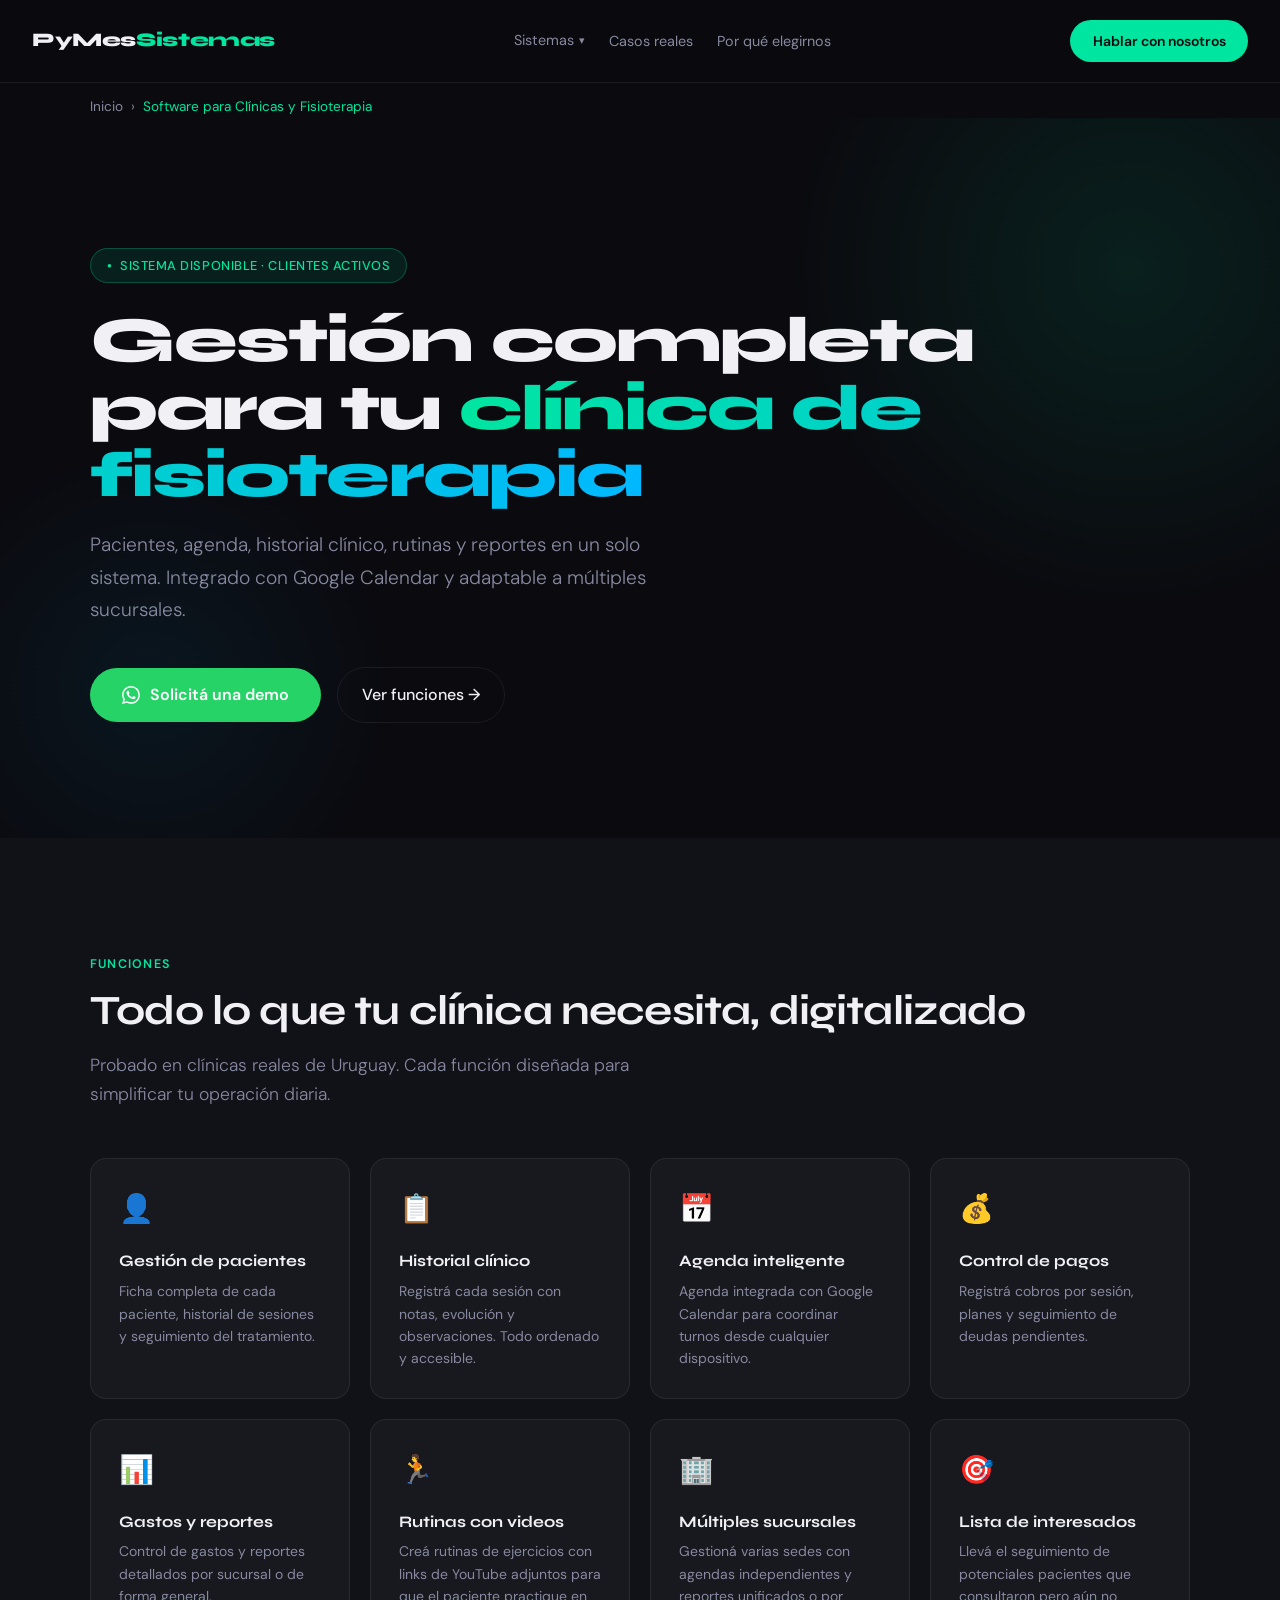
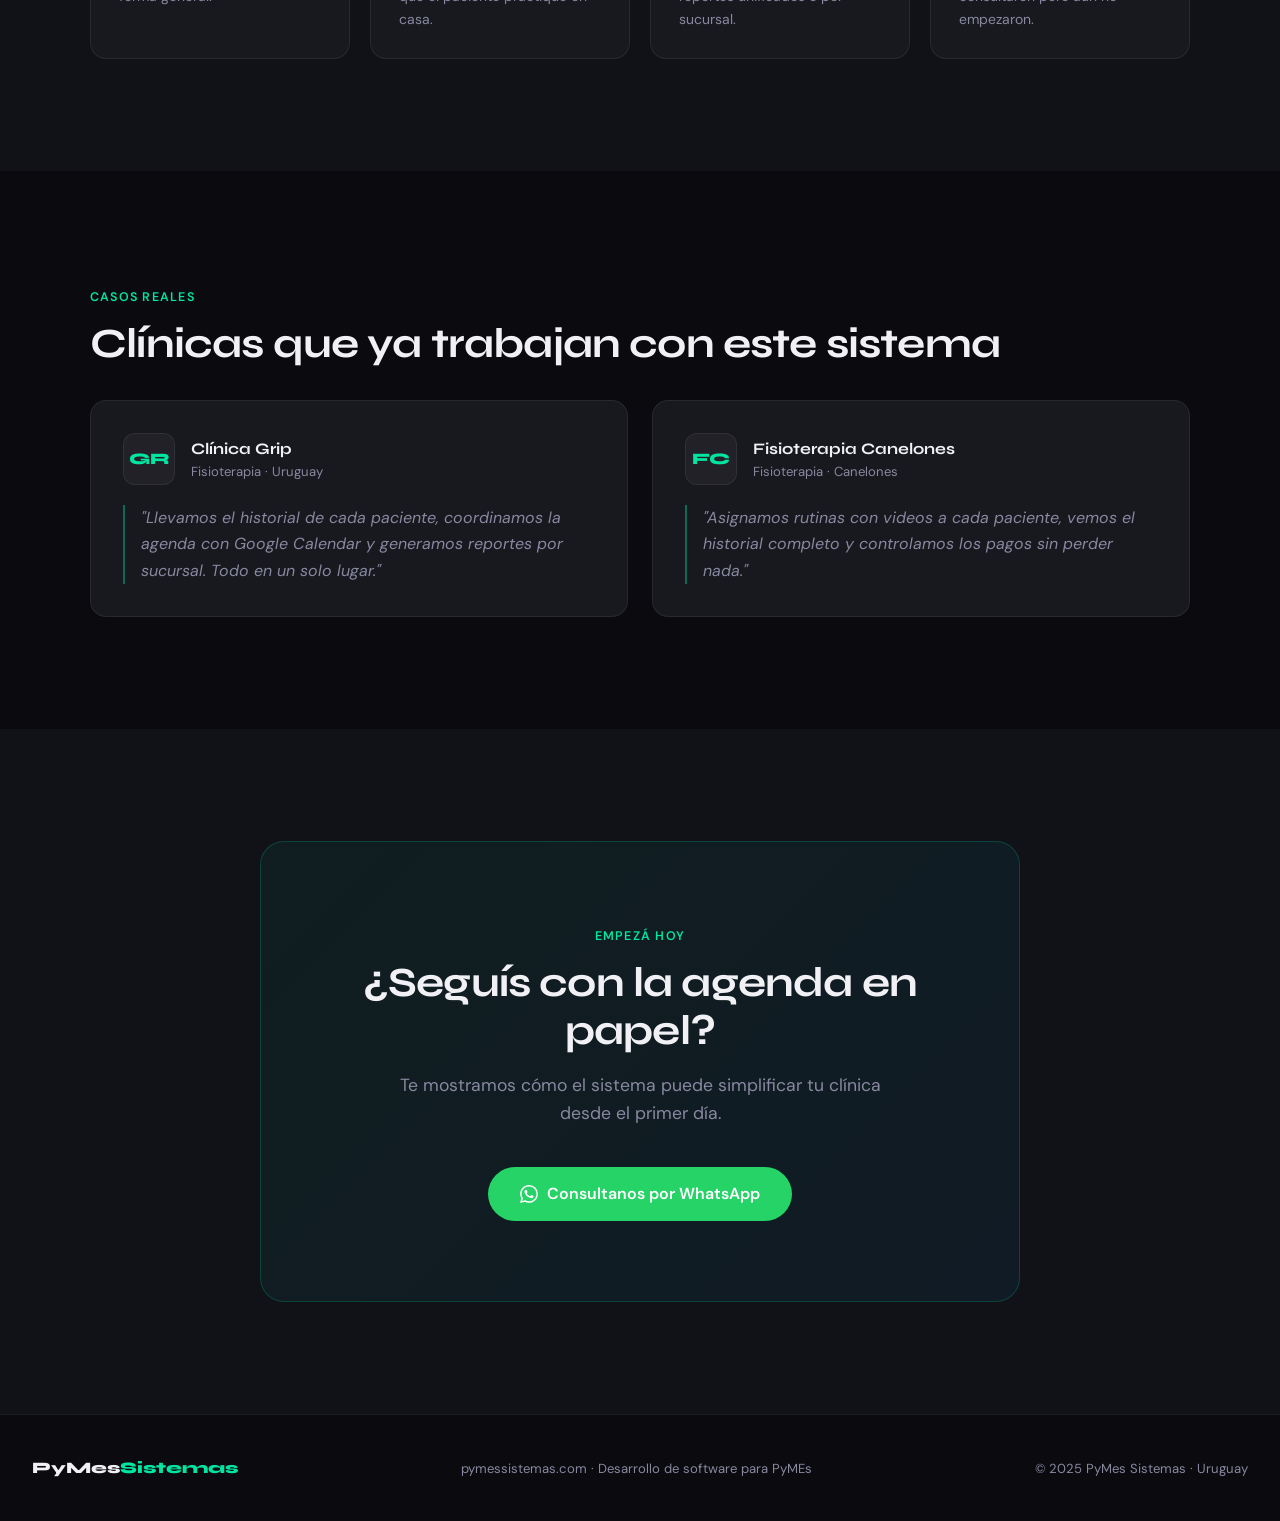
==== clinicas.html @ 7dff871b "Add files via upload" ====
<!DOCTYPE html>
<html lang="es">
<head>
<meta charset="UTF-8">
<meta name="viewport" content="width=device-width, initial-scale=1.0">
<title>Software para Clínicas y Fisioterapia en Uruguay | PyMes Sistemas</title>
<meta name="description" content="Sistema de gestión para clínicas de fisioterapia en Uruguay. Pacientes, agenda, historial clínico, pagos y reportes. Integrado con Google Calendar.">
<link rel="preconnect" href="https://fonts.googleapis.com"><link rel="preconnect" href="https://fonts.gstatic.com" crossorigin><link href="https://fonts.googleapis.com/css2?family=Syne:wght@400;600;700;800&family=DM+Sans:ital,opsz,wght@0,9..40,300;0,9..40,400;0,9..40,500;1,9..40,300&display=swap" rel="stylesheet">

<style>
  *, *::before, *::after { box-sizing: border-box; margin: 0; padding: 0; }
  :root {
    --bg: #0a0a0f; --bg2: #111118; --bg3: #18181f;
    --accent: #00e5a0; --accent2: #00b8ff;
    --text: #f0f0f5; --muted: #8888a0;
    --border: rgba(255,255,255,0.07);
    --card-bg: rgba(255,255,255,0.04);
    --radius: 16px;
    --font-head: 'Syne', sans-serif;
    --font-body: 'DM Sans', sans-serif;
  }
  html { scroll-behavior: smooth; }
  body { background: var(--bg); color: var(--text); font-family: var(--font-body); font-size: 16px; line-height: 1.6; overflow-x: hidden; }

  /* NAV */
  nav { position: fixed; top: 0; left: 0; right: 0; z-index: 100; display: flex; align-items: center; justify-content: space-between; padding: 1.25rem 2rem; background: rgba(10,10,15,0.92); backdrop-filter: blur(12px); border-bottom: 1px solid var(--border); }
  .nav-logo { font-family: var(--font-head); font-weight: 800; font-size: 1.2rem; letter-spacing: -0.02em; color: var(--text); text-decoration: none; }
  .nav-logo span { color: var(--accent); }
  .nav-links { display: flex; gap: 1.5rem; list-style: none; align-items: center; }
  .nav-links a { color: var(--muted); text-decoration: none; font-size: 0.9rem; transition: color 0.2s; }
  .nav-links a:hover { color: var(--text); }
  .nav-dropdown { position: relative; }
  .nav-dropdown > a { display: flex; align-items: center; gap: 0.3rem; cursor: pointer; }
  .nav-dropdown > a::after { content: '▾'; font-size: 0.7rem; }
  .dropdown-menu { display: none; position: absolute; top: calc(100% + 1rem); left: 0; background: var(--bg3); border: 1px solid var(--border); border-radius: 12px; min-width: 240px; overflow: hidden; box-shadow: 0 20px 40px rgba(0,0,0,0.4); }
  .nav-dropdown:hover .dropdown-menu { display: block; }
  .dropdown-menu a { display: block; padding: 0.75rem 1.25rem; color: var(--muted); font-size: 0.875rem; text-decoration: none; transition: background 0.15s, color 0.15s; border-bottom: 1px solid var(--border); }
  .dropdown-menu a:last-child { border-bottom: none; }
  .dropdown-menu a:hover { background: var(--card-bg); color: var(--text); }
  .dropdown-menu .dropdown-tag { font-size: 0.7rem; color: var(--accent); font-weight: 600; text-transform: uppercase; letter-spacing: 0.05em; margin-left: 0.5rem; }
  .nav-cta { background: var(--accent); color: #0a0a0f; font-family: var(--font-body); font-weight: 600; font-size: 0.875rem; padding: 0.6rem 1.4rem; border-radius: 100px; text-decoration: none; transition: opacity 0.2s, transform 0.2s; white-space: nowrap; }
  .nav-cta:hover { opacity: 0.88; transform: translateY(-1px); }
  .hamburger { display: none; background: none; border: none; cursor: pointer; padding: 4px; }
  .hamburger span { display: block; width: 22px; height: 2px; background: var(--text); border-radius: 2px; margin: 5px 0; transition: all 0.3s; }

  /* SECTIONS */
  section { padding: 7rem 2rem; }
  .container { max-width: 1100px; margin: 0 auto; }
  .section-tag { display: inline-block; color: var(--accent); font-size: 0.78rem; font-weight: 600; letter-spacing: 0.1em; text-transform: uppercase; margin-bottom: 0.75rem; }
  h1 { font-family: var(--font-head); font-weight: 800; font-size: clamp(2.4rem, 5vw, 4rem); line-height: 1.05; letter-spacing: -0.03em; margin-bottom: 1.25rem; }
  h1 em { font-style: normal; background: linear-gradient(90deg, var(--accent), var(--accent2)); -webkit-background-clip: text; -webkit-text-fill-color: transparent; background-clip: text; }
  h2 { font-family: var(--font-head); font-weight: 700; font-size: clamp(1.8rem, 3.5vw, 2.6rem); letter-spacing: -0.02em; line-height: 1.15; margin-bottom: 1rem; }
  .section-sub { color: var(--muted); font-size: 1.1rem; max-width: 580px; line-height: 1.7; font-weight: 300; margin-bottom: 0; }

  /* HERO */
  .hero { min-height: 100vh; display: flex; align-items: center; padding-top: 8rem; position: relative; overflow: hidden; }
  .hero-glow { position: absolute; width: 700px; height: 700px; border-radius: 50%; background: radial-gradient(circle, rgba(0,229,160,0.1) 0%, transparent 70%); top: -200px; right: -200px; pointer-events: none; }
  .hero-glow2 { position: absolute; width: 500px; height: 500px; border-radius: 50%; background: radial-gradient(circle, rgba(0,184,255,0.07) 0%, transparent 70%); bottom: -100px; left: -100px; pointer-events: none; }
  .hero-tag { display: inline-flex; align-items: center; gap: 0.5rem; background: rgba(0,229,160,0.1); border: 1px solid rgba(0,229,160,0.25); color: var(--accent); font-size: 0.8rem; font-weight: 500; padding: 0.4rem 1rem; border-radius: 100px; margin-bottom: 1.5rem; letter-spacing: 0.04em; text-transform: uppercase; }
  .hero-tag::before { content: '●'; font-size: 0.5rem; }
  .hero-sub { font-size: 1.2rem; color: var(--muted); max-width: 580px; margin-bottom: 2.5rem; font-weight: 300; line-height: 1.7; }
  .btn-primary { display: inline-flex; align-items: center; gap: 0.5rem; background: var(--accent); color: #0a0a0f; font-family: var(--font-body); font-weight: 600; font-size: 1rem; padding: 0.9rem 2rem; border-radius: 100px; text-decoration: none; transition: opacity 0.2s, transform 0.2s; }
  .btn-primary:hover { opacity: 0.88; transform: translateY(-2px); }
  .btn-secondary { display: inline-flex; align-items: center; gap: 0.5rem; color: var(--text); font-weight: 500; font-size: 1rem; text-decoration: none; padding: 0.9rem 1.5rem; border-radius: 100px; border: 1px solid var(--border); transition: border-color 0.2s, background 0.2s; }
  .btn-secondary:hover { border-color: rgba(255,255,255,0.2); background: var(--card-bg); }
  .hero-actions { display: flex; gap: 1rem; flex-wrap: wrap; align-items: center; }

  /* FEATURES GRID */
  .features-grid { display: grid; grid-template-columns: repeat(auto-fit, minmax(220px, 1fr)); gap: 1.25rem; margin-top: 3rem; }
  .feature-card { background: var(--bg3); border: 1px solid var(--border); border-radius: var(--radius); padding: 1.75rem; transition: border-color 0.3s; }
  .feature-card:hover { border-color: rgba(0,229,160,0.3); }
  .feature-icon { font-size: 1.75rem; margin-bottom: 1rem; }
  .feature-card h3 { font-family: var(--font-head); font-size: 1rem; font-weight: 700; margin-bottom: 0.4rem; }
  .feature-card p { color: var(--muted); font-size: 0.875rem; line-height: 1.6; }

  /* CTA SECTION */
  .cta-section { background: var(--bg2); text-align: center; }
  .cta-box { background: linear-gradient(135deg, rgba(0,229,160,0.06) 0%, rgba(0,184,255,0.06) 100%); border: 1px solid rgba(0,229,160,0.2); border-radius: 24px; padding: 5rem 3rem; max-width: 760px; margin: 0 auto; }
  .cta-box h2 { margin-bottom: 1rem; }
  .cta-box p { color: var(--muted); font-size: 1.1rem; margin-bottom: 2.5rem; max-width: 500px; margin-left: auto; margin-right: auto; }
  .btn-whatsapp { display: inline-flex; align-items: center; gap: 0.6rem; background: #25D366; color: white; font-family: var(--font-body); font-weight: 600; font-size: 1rem; padding: 0.9rem 2rem; border-radius: 100px; text-decoration: none; transition: opacity 0.2s, transform 0.2s; }
  .btn-whatsapp:hover { opacity: 0.88; transform: translateY(-2px); }

  /* BREADCRUMB */
  .breadcrumb { padding: 6rem 2rem 0; }
  .breadcrumb-inner { max-width: 1100px; margin: 0 auto; display: flex; align-items: center; gap: 0.5rem; font-size: 0.85rem; color: var(--muted); }
  .breadcrumb-inner a { color: var(--muted); text-decoration: none; transition: color 0.2s; }
  .breadcrumb-inner a:hover { color: var(--accent); }
  .breadcrumb-inner span { color: var(--accent); }

  /* PROCESO */
  .proceso-grid { display: grid; grid-template-columns: repeat(auto-fit, minmax(200px, 1fr)); gap: 1px; border: 1px solid var(--border); border-radius: var(--radius); overflow: hidden; margin-top: 3rem; background: var(--border); }
  .proceso-item { background: var(--bg3); padding: 2rem 1.5rem; text-align: center; }
  .proceso-num { font-family: var(--font-head); font-size: 0.75rem; color: var(--accent); font-weight: 700; letter-spacing: 0.1em; margin-bottom: 0.75rem; }
  .proceso-item h3 { font-family: var(--font-head); font-size: 1rem; font-weight: 700; margin-bottom: 0.5rem; }
  .proceso-item p { color: var(--muted); font-size: 0.85rem; line-height: 1.5; }

  /* FOOTER */
  footer { background: var(--bg); border-top: 1px solid var(--border); padding: 2.5rem 2rem; display: flex; align-items: center; justify-content: space-between; flex-wrap: wrap; gap: 1rem; }
  footer .logo { font-family: var(--font-head); font-weight: 800; font-size: 1rem; color: var(--text); }
  footer .logo span { color: var(--accent); }
  footer p { color: var(--muted); font-size: 0.82rem; }

  /* ANIMATIONS */
  @keyframes fadeUp { from { opacity: 0; transform: translateY(24px); } to { opacity: 1; transform: translateY(0); } }
  .fade-up { opacity: 0; animation: fadeUp 0.7s ease forwards; }
  .delay-1 { animation-delay: 0.1s; } .delay-2 { animation-delay: 0.22s; } .delay-3 { animation-delay: 0.34s; }

  @media (max-width: 768px) {
    nav { padding: 1rem 1.25rem; }
    .nav-links { display: none; }
    .hamburger { display: block; }
    section { padding: 5rem 1.25rem; }
    .cta-box { padding: 3rem 1.5rem; }
    footer { flex-direction: column; text-align: center; }
  }
</style>

</head>
<body>

<nav>
  <a href="/index.html" class="nav-logo">PyMes<span>Sistemas</span></a>
  <ul class="nav-links">
    <li class="nav-dropdown">
      <a href="#">Sistemas</a>
      <div class="dropdown-menu">
        <a href="/gimnasios.html">🏋️ Gimnasios y Fitness <span class="dropdown-tag">Disponible</span></a>
        <a href="/clinicas.html">🩺 Clínicas y Fisioterapia <span class="dropdown-tag">Disponible</span></a>
        <a href="/odontologia.html">🦷 Odontología <span class="dropdown-tag">Disponible</span></a>
        <a href="/restaurantes.html">🍽️ Restaurantes</a>
        <a href="/comercios.html">🏪 Comercios y Stock</a>
        <a href="/profesionales.html">💼 Estudios y Servicios</a>
      </div>
    </li>
    <li><a href="/index.html#casos">Casos reales</a></li>
    <li><a href="/index.html#proceso">Por qué elegirnos</a></li>
  </ul>
  <a href="https://wa.me/59897323916?text=Hola,%20quiero%20saber%20más%20sobre%20sus%20sistemas" class="nav-cta" target="_blank">Hablar con nosotros</a>
  <button class="hamburger" aria-label="Menú"><span></span><span></span><span></span></button>
</nav>


<div class="breadcrumb"><div class="breadcrumb-inner"><a href="/index.html">Inicio</a> › <span>Software para Clínicas y Fisioterapia</span></div></div>
<section class="hero" style="min-height:80vh">
  <div class="hero-glow"></div><div class="hero-glow2"></div>
  <div class="container">
    <div class="hero-tag fade-up">Sistema disponible · Clientes activos</div>
    <h1 class="fade-up delay-1">Gestión completa para tu <em>clínica de fisioterapia</em></h1>
    <p class="hero-sub fade-up delay-2">Pacientes, agenda, historial clínico, rutinas y reportes en un solo sistema. Integrado con Google Calendar y adaptable a múltiples sucursales.</p>
    <div class="hero-actions fade-up delay-3">
      <a href="https://wa.me/59897323916?text=Hola,%20quiero%20saber%20más%20sobre%20el%20sistema%20para%20clínicas%20de%20fisioterapia" class="btn-whatsapp" target="_blank"><svg width="18" height="18" viewBox="0 0 24 24" fill="currentColor"><path d="M17.472 14.382c-.297-.149-1.758-.867-2.03-.967-.273-.099-.471-.148-.67.15-.197.297-.767.966-.94 1.164-.173.199-.347.223-.644.075-.297-.15-1.255-.463-2.39-1.475-.883-.788-1.48-1.761-1.653-2.059-.173-.297-.018-.458.13-.606.134-.133.298-.347.446-.52.149-.174.198-.298.298-.497.099-.198.05-.371-.025-.52-.075-.149-.669-1.612-.916-2.207-.242-.579-.487-.5-.669-.51-.173-.008-.371-.01-.57-.01-.198 0-.52.074-.792.372-.272.297-1.04 1.016-1.04 2.479 0 1.462 1.065 2.875 1.213 3.074.149.198 2.096 3.2 5.077 4.487.709.306 1.262.489 1.694.625.712.227 1.36.195 1.871.118.571-.085 1.758-.719 2.006-1.413.248-.694.248-1.289.173-1.413-.074-.124-.272-.198-.57-.347m-5.421 7.403h-.004a9.87 9.87 0 01-5.031-1.378l-.361-.214-3.741.982.998-3.648-.235-.374a9.86 9.86 0 01-1.51-5.26c.001-5.45 4.436-9.884 9.888-9.884 2.64 0 5.122 1.03 6.988 2.898a9.825 9.825 0 012.893 6.994c-.003 5.45-4.437 9.884-9.885 9.884m8.413-18.297A11.815 11.815 0 0012.05 0C5.495 0 .16 5.335.157 11.892c0 2.096.547 4.142 1.588 5.945L.057 24l6.305-1.654a11.882 11.882 0 005.683 1.448h.005c6.554 0 11.89-5.335 11.893-11.893a11.821 11.821 0 00-3.48-8.413z"/></svg> Solicitá una demo</a>
      <a href="#funciones" class="btn-secondary">Ver funciones →</a>
    </div>
  </div>
</section>

<section id="funciones" style="background:var(--bg2)">
  <div class="container">
    <div class="section-tag">Funciones</div>
    <h2>Todo lo que tu clínica necesita, digitalizado</h2>
    <p class="section-sub">Probado en clínicas reales de Uruguay. Cada función diseñada para simplificar tu operación diaria.</p>
    <div class="features-grid">
      <div class="feature-card"><div class="feature-icon">👤</div><h3>Gestión de pacientes</h3><p>Ficha completa de cada paciente, historial de sesiones y seguimiento del tratamiento.</p></div>
      <div class="feature-card"><div class="feature-icon">📋</div><h3>Historial clínico</h3><p>Registrá cada sesión con notas, evolución y observaciones. Todo ordenado y accesible.</p></div>
      <div class="feature-card"><div class="feature-icon">📅</div><h3>Agenda inteligente</h3><p>Agenda integrada con Google Calendar para coordinar turnos desde cualquier dispositivo.</p></div>
      <div class="feature-card"><div class="feature-icon">💰</div><h3>Control de pagos</h3><p>Registrá cobros por sesión, planes y seguimiento de deudas pendientes.</p></div>
      <div class="feature-card"><div class="feature-icon">📊</div><h3>Gastos y reportes</h3><p>Control de gastos y reportes detallados por sucursal o de forma general.</p></div>
      <div class="feature-card"><div class="feature-icon">🏃</div><h3>Rutinas con videos</h3><p>Creá rutinas de ejercicios con links de YouTube adjuntos para que el paciente practique en casa.</p></div>
      <div class="feature-card"><div class="feature-icon">🏢</div><h3>Múltiples sucursales</h3><p>Gestioná varias sedes con agendas independientes y reportes unificados o por sucursal.</p></div>
      <div class="feature-card"><div class="feature-icon">🎯</div><h3>Lista de interesados</h3><p>Llevá el seguimiento de potenciales pacientes que consultaron pero aún no empezaron.</p></div>
    </div>
  </div>
</section>

<section style="background:var(--bg)">
  <div class="container">
    <div class="section-tag">Casos reales</div>
    <h2>Clínicas que ya trabajan con este sistema</h2>
    <div style="display:grid;grid-template-columns:repeat(auto-fit,minmax(280px,1fr));gap:1.5rem;margin-top:2rem">
      <div style="background:var(--bg3);border:1px solid var(--border);border-radius:var(--radius);padding:2rem">
        <div style="display:flex;align-items:center;gap:1rem;margin-bottom:1.25rem">
          <div style="width:52px;height:52px;border-radius:12px;background:var(--card-bg);border:1px solid var(--border);display:flex;align-items:center;justify-content:center;font-family:var(--font-head);font-weight:800;color:var(--accent)">GR</div>
          <div><div style="font-family:var(--font-head);font-weight:700">Clínica Grip</div><div style="color:var(--muted);font-size:0.82rem">Fisioterapia · Uruguay</div></div>
        </div>
        <p style="color:var(--muted);font-style:italic;padding-left:1rem;border-left:2px solid rgba(0,229,160,0.4);line-height:1.65">"Llevamos el historial de cada paciente, coordinamos la agenda con Google Calendar y generamos reportes por sucursal. Todo en un solo lugar."</p>
      </div>
      <div style="background:var(--bg3);border:1px solid var(--border);border-radius:var(--radius);padding:2rem">
        <div style="display:flex;align-items:center;gap:1rem;margin-bottom:1.25rem">
          <div style="width:52px;height:52px;border-radius:12px;background:var(--card-bg);border:1px solid var(--border);display:flex;align-items:center;justify-content:center;font-family:var(--font-head);font-weight:800;color:var(--accent)">FC</div>
          <div><div style="font-family:var(--font-head);font-weight:700">Fisioterapia Canelones</div><div style="color:var(--muted);font-size:0.82rem">Fisioterapia · Canelones</div></div>
        </div>
        <p style="color:var(--muted);font-style:italic;padding-left:1rem;border-left:2px solid rgba(0,229,160,0.4);line-height:1.65">"Asignamos rutinas con videos a cada paciente, vemos el historial completo y controlamos los pagos sin perder nada."</p>
      </div>
    </div>
  </div>
</section>

<section class="cta-section">
  <div class="container">
    <div class="cta-box">
      <div class="section-tag">Empezá hoy</div>
      <h2>¿Seguís con la agenda en papel?</h2>
      <p>Te mostramos cómo el sistema puede simplificar tu clínica desde el primer día.</p>
      <a href="https://wa.me/59897323916?text=Hola,%20quiero%20una%20demo%20del%20sistema%20para%20clínicas%20de%20fisioterapia" class="btn-whatsapp" target="_blank"><svg width="18" height="18" viewBox="0 0 24 24" fill="currentColor"><path d="M17.472 14.382c-.297-.149-1.758-.867-2.03-.967-.273-.099-.471-.148-.67.15-.197.297-.767.966-.94 1.164-.173.199-.347.223-.644.075-.297-.15-1.255-.463-2.39-1.475-.883-.788-1.48-1.761-1.653-2.059-.173-.297-.018-.458.13-.606.134-.133.298-.347.446-.52.149-.174.198-.298.298-.497.099-.198.05-.371-.025-.52-.075-.149-.669-1.612-.916-2.207-.242-.579-.487-.5-.669-.51-.173-.008-.371-.01-.57-.01-.198 0-.52.074-.792.372-.272.297-1.04 1.016-1.04 2.479 0 1.462 1.065 2.875 1.213 3.074.149.198 2.096 3.2 5.077 4.487.709.306 1.262.489 1.694.625.712.227 1.36.195 1.871.118.571-.085 1.758-.719 2.006-1.413.248-.694.248-1.289.173-1.413-.074-.124-.272-.198-.57-.347m-5.421 7.403h-.004a9.87 9.87 0 01-5.031-1.378l-.361-.214-3.741.982.998-3.648-.235-.374a9.86 9.86 0 01-1.51-5.26c.001-5.45 4.436-9.884 9.888-9.884 2.64 0 5.122 1.03 6.988 2.898a9.825 9.825 0 012.893 6.994c-.003 5.45-4.437 9.884-9.885 9.884m8.413-18.297A11.815 11.815 0 0012.05 0C5.495 0 .16 5.335.157 11.892c0 2.096.547 4.142 1.588 5.945L.057 24l6.305-1.654a11.882 11.882 0 005.683 1.448h.005c6.554 0 11.89-5.335 11.893-11.893a11.821 11.821 0 00-3.48-8.413z"/></svg> Consultanos por WhatsApp</a>
    </div>
  </div>
</section>

<footer>
  <div class="logo">PyMes<span>Sistemas</span></div>
  <p>pymessistemas.com · Desarrollo de software para PyMEs</p>
  <p>© 2025 PyMes Sistemas · Uruguay</p>
</footer>


<script>
  const hamburger = document.querySelector('.hamburger');
  const navLinks = document.querySelector('.nav-links');
  if(hamburger) hamburger.addEventListener('click', () => {
    const open = navLinks.style.display === 'flex';
    navLinks.style.display = open ? 'none' : 'flex';
    navLinks.style.flexDirection = 'column';
    navLinks.style.position = 'absolute';
    navLinks.style.top = '70px';
    navLinks.style.left = '0'; navLinks.style.right = '0';
    navLinks.style.background = 'rgba(10,10,15,0.97)';
    navLinks.style.padding = '1.5rem 2rem';
    navLinks.style.borderBottom = '1px solid rgba(255,255,255,0.07)';
  });
  const observer = new IntersectionObserver((entries) => {
    entries.forEach(entry => { if (entry.isIntersecting) { entry.target.style.opacity='1'; entry.target.style.transform='translateY(0)'; } });
  }, { threshold: 0.1 });
  document.querySelectorAll('.feature-card, .proceso-item').forEach(el => {
    el.style.opacity = '0'; el.style.transform = 'translateY(20px)';
    el.style.transition = 'opacity 0.6s ease, transform 0.6s ease';
    observer.observe(el);
  });
</script>

</body>
</html>
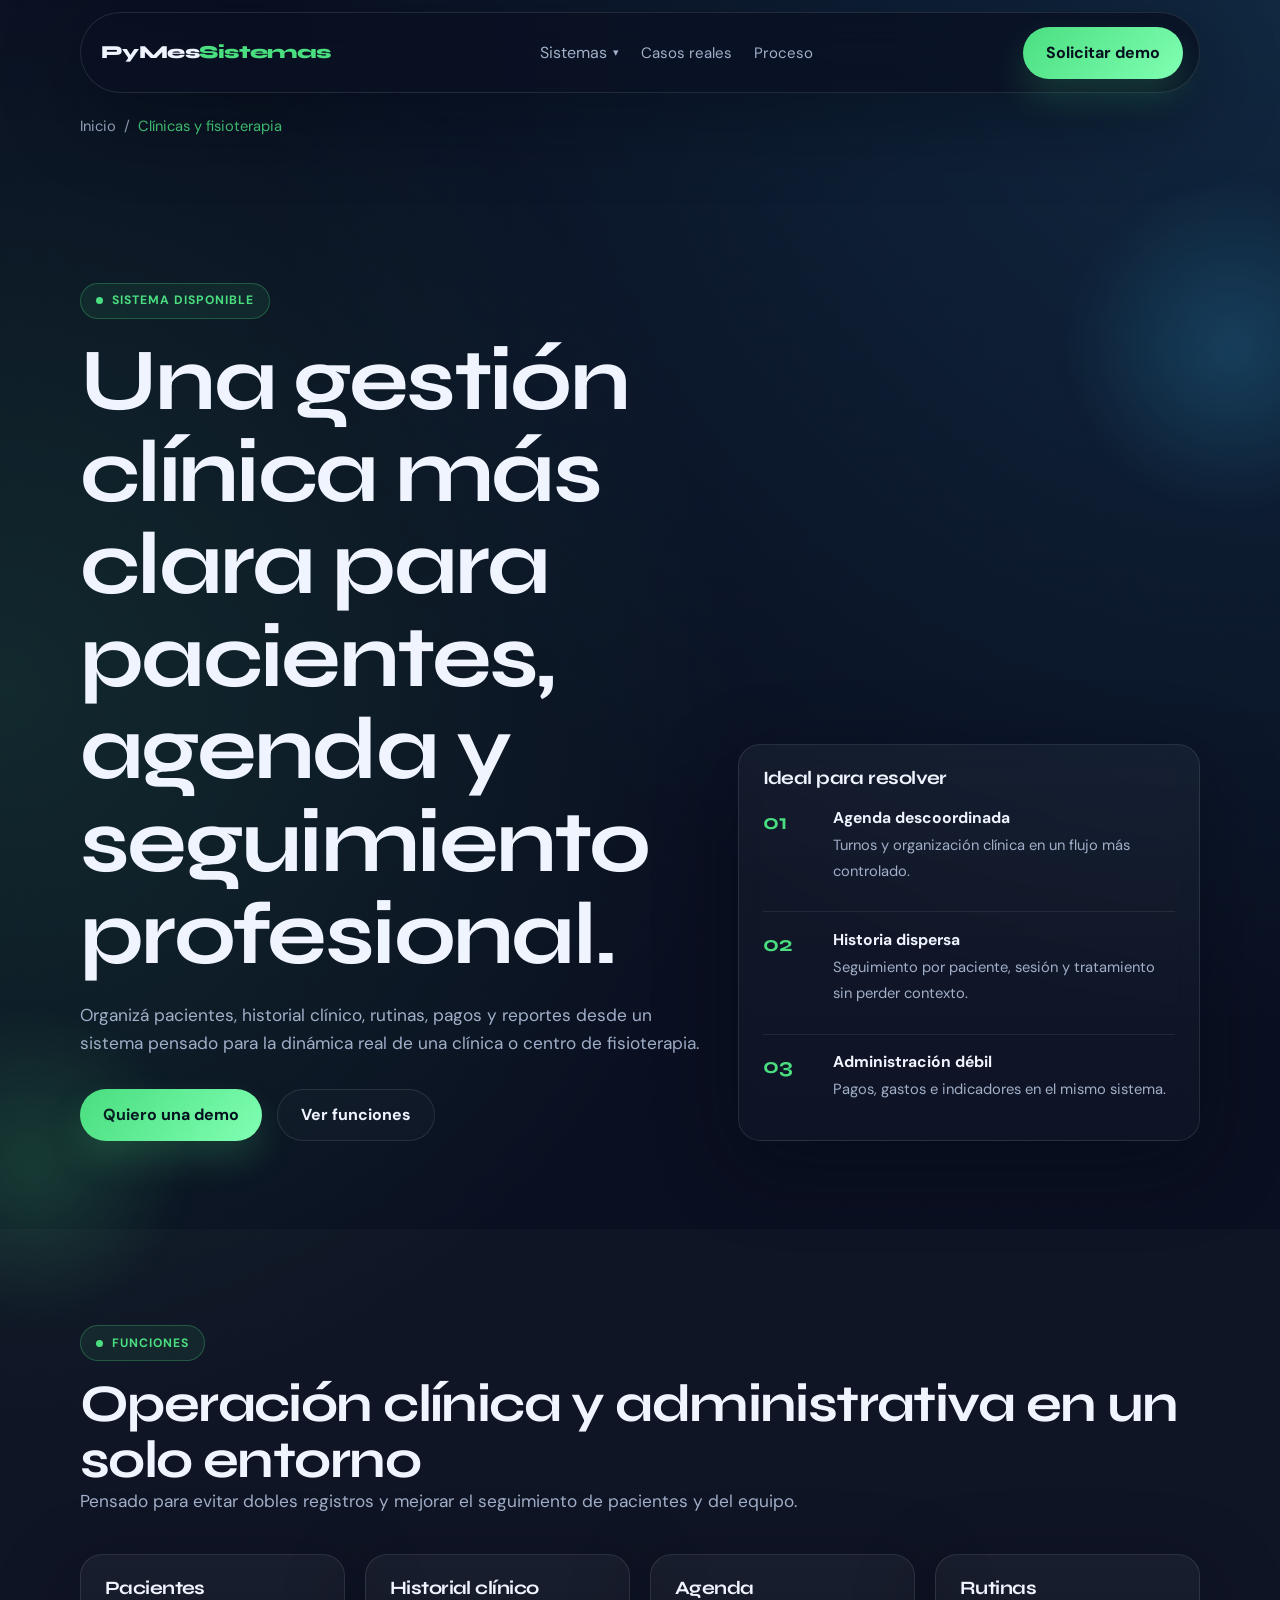
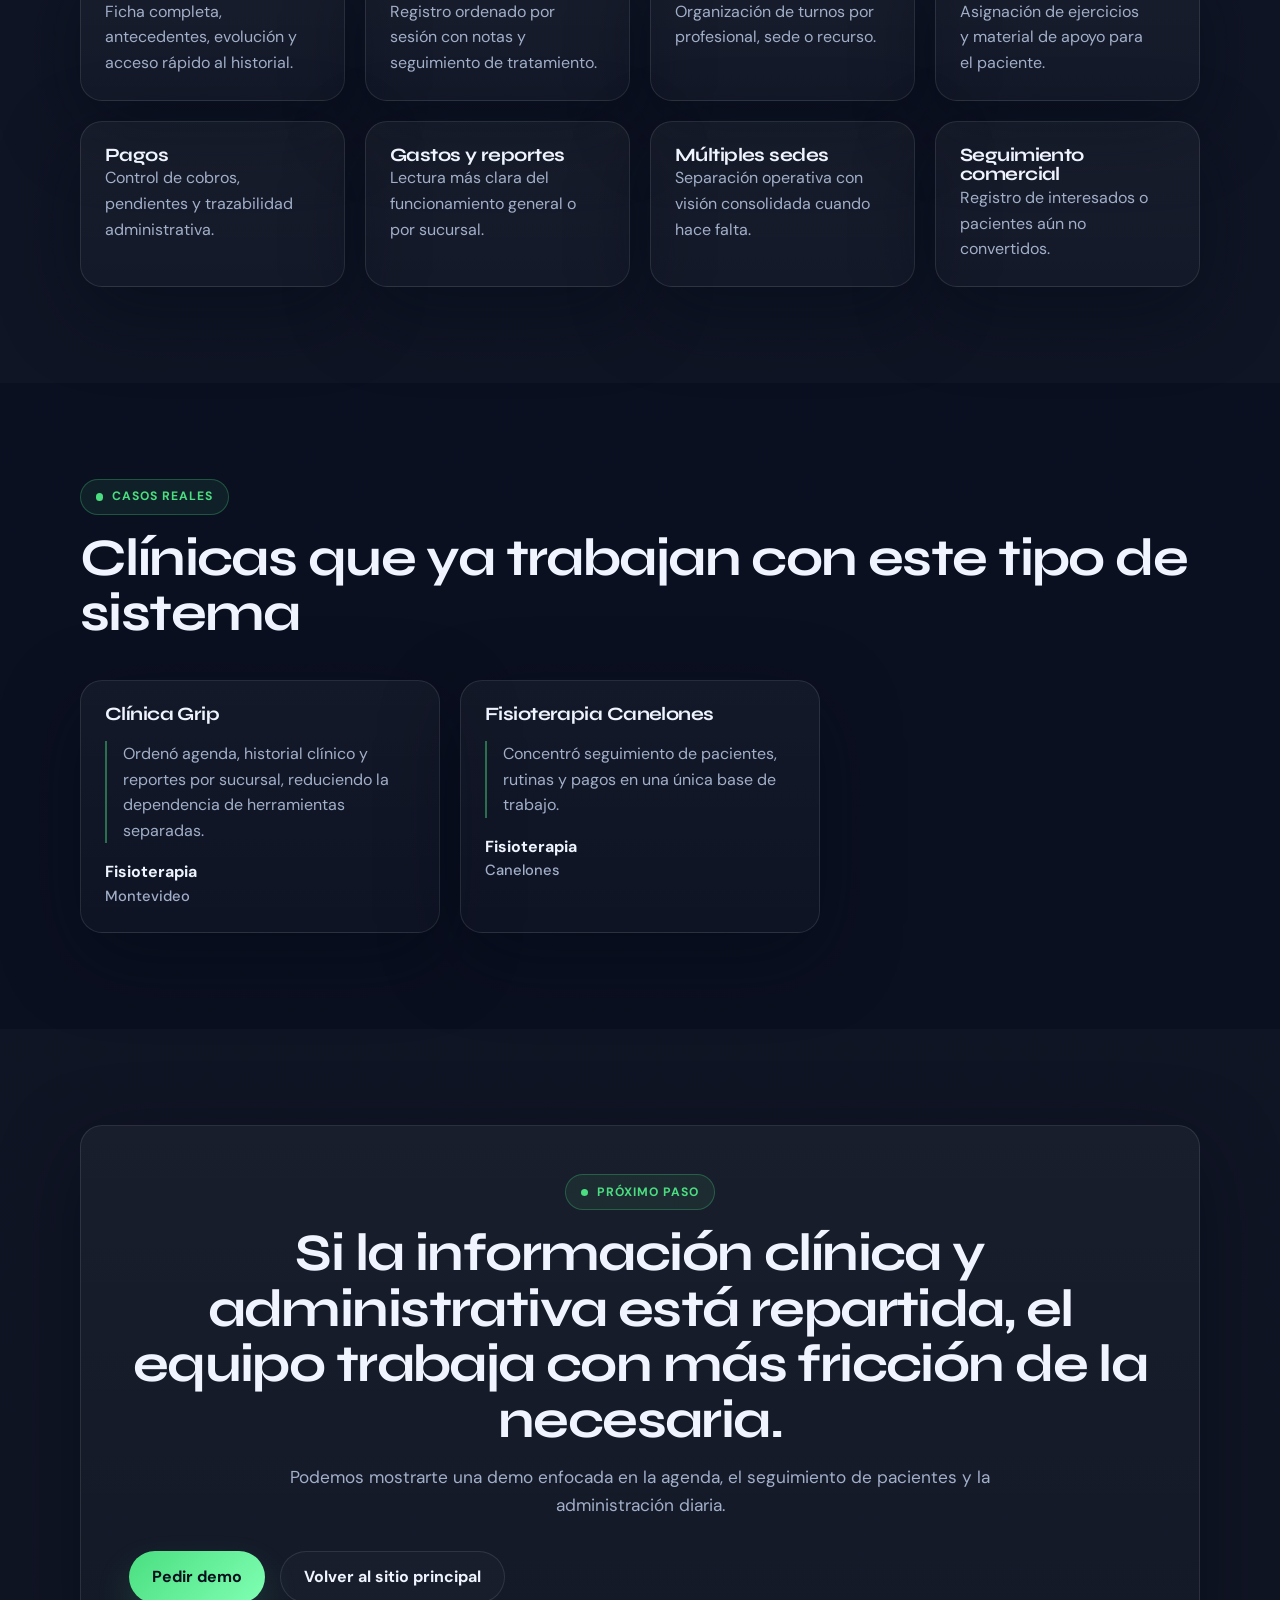
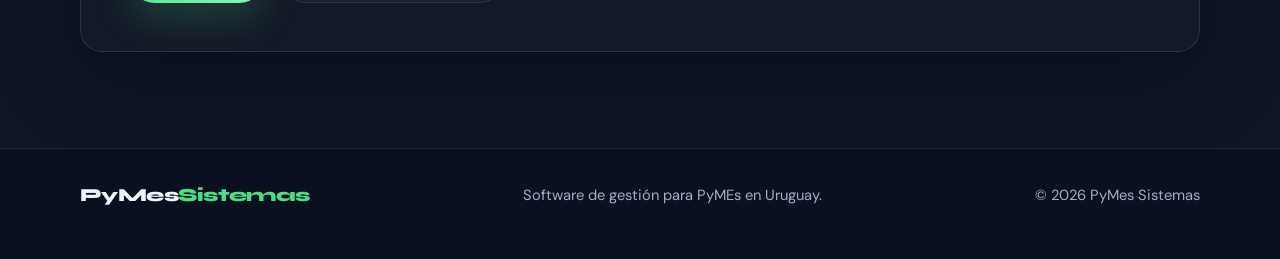
==== commit 702307b4: "Improve mobile layout and unify static site styles" ====
--- a/clinicas.html
+++ b/clinicas.html
@@ -1,242 +1,156 @@
 <!DOCTYPE html>
 <html lang="es">
 <head>
-<meta charset="UTF-8">
-<meta name="viewport" content="width=device-width, initial-scale=1.0">
-<title>Software para Clínicas y Fisioterapia en Uruguay | PyMes Sistemas</title>
-<meta name="description" content="Sistema de gestión para clínicas de fisioterapia en Uruguay. Pacientes, agenda, historial clínico, pagos y reportes. Integrado con Google Calendar.">
-<link rel="preconnect" href="https://fonts.googleapis.com"><link rel="preconnect" href="https://fonts.gstatic.com" crossorigin><link href="https://fonts.googleapis.com/css2?family=Syne:wght@400;600;700;800&family=DM+Sans:ital,opsz,wght@0,9..40,300;0,9..40,400;0,9..40,500;1,9..40,300&display=swap" rel="stylesheet">
-
-<style>
-  *, *::before, *::after { box-sizing: border-box; margin: 0; padding: 0; }
-  :root {
-    --bg: #0a0a0f; --bg2: #111118; --bg3: #18181f;
-    --accent: #00e5a0; --accent2: #00b8ff;
-    --text: #f0f0f5; --muted: #8888a0;
-    --border: rgba(255,255,255,0.07);
-    --card-bg: rgba(255,255,255,0.04);
-    --radius: 16px;
-    --font-head: 'Syne', sans-serif;
-    --font-body: 'DM Sans', sans-serif;
-  }
-  html { scroll-behavior: smooth; }
-  body { background: var(--bg); color: var(--text); font-family: var(--font-body); font-size: 16px; line-height: 1.6; overflow-x: hidden; }
-
-  /* NAV */
-  nav { position: fixed; top: 0; left: 0; right: 0; z-index: 100; display: flex; align-items: center; justify-content: space-between; padding: 1.25rem 2rem; background: rgba(10,10,15,0.92); backdrop-filter: blur(12px); border-bottom: 1px solid var(--border); }
-  .nav-logo { font-family: var(--font-head); font-weight: 800; font-size: 1.2rem; letter-spacing: -0.02em; color: var(--text); text-decoration: none; }
-  .nav-logo span { color: var(--accent); }
-  .nav-links { display: flex; gap: 1.5rem; list-style: none; align-items: center; }
-  .nav-links a { color: var(--muted); text-decoration: none; font-size: 0.9rem; transition: color 0.2s; }
-  .nav-links a:hover { color: var(--text); }
-  .nav-dropdown { position: relative; }
-  .nav-dropdown > a { display: flex; align-items: center; gap: 0.3rem; cursor: pointer; }
-  .nav-dropdown > a::after { content: '▾'; font-size: 0.7rem; }
-  .dropdown-menu { display: none; position: absolute; top: calc(100% + 1rem); left: 0; background: var(--bg3); border: 1px solid var(--border); border-radius: 12px; min-width: 240px; overflow: hidden; box-shadow: 0 20px 40px rgba(0,0,0,0.4); }
-  .nav-dropdown:hover .dropdown-menu { display: block; }
-  .dropdown-menu a { display: block; padding: 0.75rem 1.25rem; color: var(--muted); font-size: 0.875rem; text-decoration: none; transition: background 0.15s, color 0.15s; border-bottom: 1px solid var(--border); }
-  .dropdown-menu a:last-child { border-bottom: none; }
-  .dropdown-menu a:hover { background: var(--card-bg); color: var(--text); }
-  .dropdown-menu .dropdown-tag { font-size: 0.7rem; color: var(--accent); font-weight: 600; text-transform: uppercase; letter-spacing: 0.05em; margin-left: 0.5rem; }
-  .nav-cta { background: var(--accent); color: #0a0a0f; font-family: var(--font-body); font-weight: 600; font-size: 0.875rem; padding: 0.6rem 1.4rem; border-radius: 100px; text-decoration: none; transition: opacity 0.2s, transform 0.2s; white-space: nowrap; }
-  .nav-cta:hover { opacity: 0.88; transform: translateY(-1px); }
-  .hamburger { display: none; background: none; border: none; cursor: pointer; padding: 4px; }
-  .hamburger span { display: block; width: 22px; height: 2px; background: var(--text); border-radius: 2px; margin: 5px 0; transition: all 0.3s; }
-
-  /* SECTIONS */
-  section { padding: 7rem 2rem; }
-  .container { max-width: 1100px; margin: 0 auto; }
-  .section-tag { display: inline-block; color: var(--accent); font-size: 0.78rem; font-weight: 600; letter-spacing: 0.1em; text-transform: uppercase; margin-bottom: 0.75rem; }
-  h1 { font-family: var(--font-head); font-weight: 800; font-size: clamp(2.4rem, 5vw, 4rem); line-height: 1.05; letter-spacing: -0.03em; margin-bottom: 1.25rem; }
-  h1 em { font-style: normal; background: linear-gradient(90deg, var(--accent), var(--accent2)); -webkit-background-clip: text; -webkit-text-fill-color: transparent; background-clip: text; }
-  h2 { font-family: var(--font-head); font-weight: 700; font-size: clamp(1.8rem, 3.5vw, 2.6rem); letter-spacing: -0.02em; line-height: 1.15; margin-bottom: 1rem; }
-  .section-sub { color: var(--muted); font-size: 1.1rem; max-width: 580px; line-height: 1.7; font-weight: 300; margin-bottom: 0; }
-
-  /* HERO */
-  .hero { min-height: 100vh; display: flex; align-items: center; padding-top: 8rem; position: relative; overflow: hidden; }
-  .hero-glow { position: absolute; width: 700px; height: 700px; border-radius: 50%; background: radial-gradient(circle, rgba(0,229,160,0.1) 0%, transparent 70%); top: -200px; right: -200px; pointer-events: none; }
-  .hero-glow2 { position: absolute; width: 500px; height: 500px; border-radius: 50%; background: radial-gradient(circle, rgba(0,184,255,0.07) 0%, transparent 70%); bottom: -100px; left: -100px; pointer-events: none; }
-  .hero-tag { display: inline-flex; align-items: center; gap: 0.5rem; background: rgba(0,229,160,0.1); border: 1px solid rgba(0,229,160,0.25); color: var(--accent); font-size: 0.8rem; font-weight: 500; padding: 0.4rem 1rem; border-radius: 100px; margin-bottom: 1.5rem; letter-spacing: 0.04em; text-transform: uppercase; }
-  .hero-tag::before { content: '●'; font-size: 0.5rem; }
-  .hero-sub { font-size: 1.2rem; color: var(--muted); max-width: 580px; margin-bottom: 2.5rem; font-weight: 300; line-height: 1.7; }
-  .btn-primary { display: inline-flex; align-items: center; gap: 0.5rem; background: var(--accent); color: #0a0a0f; font-family: var(--font-body); font-weight: 600; font-size: 1rem; padding: 0.9rem 2rem; border-radius: 100px; text-decoration: none; transition: opacity 0.2s, transform 0.2s; }
-  .btn-primary:hover { opacity: 0.88; transform: translateY(-2px); }
-  .btn-secondary { display: inline-flex; align-items: center; gap: 0.5rem; color: var(--text); font-weight: 500; font-size: 1rem; text-decoration: none; padding: 0.9rem 1.5rem; border-radius: 100px; border: 1px solid var(--border); transition: border-color 0.2s, background 0.2s; }
-  .btn-secondary:hover { border-color: rgba(255,255,255,0.2); background: var(--card-bg); }
-  .hero-actions { display: flex; gap: 1rem; flex-wrap: wrap; align-items: center; }
-
-  /* FEATURES GRID */
-  .features-grid { display: grid; grid-template-columns: repeat(auto-fit, minmax(220px, 1fr)); gap: 1.25rem; margin-top: 3rem; }
-  .feature-card { background: var(--bg3); border: 1px solid var(--border); border-radius: var(--radius); padding: 1.75rem; transition: border-color 0.3s; }
-  .feature-card:hover { border-color: rgba(0,229,160,0.3); }
-  .feature-icon { font-size: 1.75rem; margin-bottom: 1rem; }
-  .feature-card h3 { font-family: var(--font-head); font-size: 1rem; font-weight: 700; margin-bottom: 0.4rem; }
-  .feature-card p { color: var(--muted); font-size: 0.875rem; line-height: 1.6; }
-
-  /* CTA SECTION */
-  .cta-section { background: var(--bg2); text-align: center; }
-  .cta-box { background: linear-gradient(135deg, rgba(0,229,160,0.06) 0%, rgba(0,184,255,0.06) 100%); border: 1px solid rgba(0,229,160,0.2); border-radius: 24px; padding: 5rem 3rem; max-width: 760px; margin: 0 auto; }
-  .cta-box h2 { margin-bottom: 1rem; }
-  .cta-box p { color: var(--muted); font-size: 1.1rem; margin-bottom: 2.5rem; max-width: 500px; margin-left: auto; margin-right: auto; }
-  .btn-whatsapp { display: inline-flex; align-items: center; gap: 0.6rem; background: #25D366; color: white; font-family: var(--font-body); font-weight: 600; font-size: 1rem; padding: 0.9rem 2rem; border-radius: 100px; text-decoration: none; transition: opacity 0.2s, transform 0.2s; }
-  .btn-whatsapp:hover { opacity: 0.88; transform: translateY(-2px); }
-
-  /* BREADCRUMB */
-  .breadcrumb { padding: 6rem 2rem 0; }
-  .breadcrumb-inner { max-width: 1100px; margin: 0 auto; display: flex; align-items: center; gap: 0.5rem; font-size: 0.85rem; color: var(--muted); }
-  .breadcrumb-inner a { color: var(--muted); text-decoration: none; transition: color 0.2s; }
-  .breadcrumb-inner a:hover { color: var(--accent); }
-  .breadcrumb-inner span { color: var(--accent); }
-
-  /* PROCESO */
-  .proceso-grid { display: grid; grid-template-columns: repeat(auto-fit, minmax(200px, 1fr)); gap: 1px; border: 1px solid var(--border); border-radius: var(--radius); overflow: hidden; margin-top: 3rem; background: var(--border); }
-  .proceso-item { background: var(--bg3); padding: 2rem 1.5rem; text-align: center; }
-  .proceso-num { font-family: var(--font-head); font-size: 0.75rem; color: var(--accent); font-weight: 700; letter-spacing: 0.1em; margin-bottom: 0.75rem; }
-  .proceso-item h3 { font-family: var(--font-head); font-size: 1rem; font-weight: 700; margin-bottom: 0.5rem; }
-  .proceso-item p { color: var(--muted); font-size: 0.85rem; line-height: 1.5; }
-
-  /* FOOTER */
-  footer { background: var(--bg); border-top: 1px solid var(--border); padding: 2.5rem 2rem; display: flex; align-items: center; justify-content: space-between; flex-wrap: wrap; gap: 1rem; }
-  footer .logo { font-family: var(--font-head); font-weight: 800; font-size: 1rem; color: var(--text); }
-  footer .logo span { color: var(--accent); }
-  footer p { color: var(--muted); font-size: 0.82rem; }
-
-  /* ANIMATIONS */
-  @keyframes fadeUp { from { opacity: 0; transform: translateY(24px); } to { opacity: 1; transform: translateY(0); } }
-  .fade-up { opacity: 0; animation: fadeUp 0.7s ease forwards; }
-  .delay-1 { animation-delay: 0.1s; } .delay-2 { animation-delay: 0.22s; } .delay-3 { animation-delay: 0.34s; }
-
-  @media (max-width: 768px) {
-    nav { padding: 1rem 1.25rem; }
-    .nav-links { display: none; }
-    .hamburger { display: block; }
-    section { padding: 5rem 1.25rem; }
-    .cta-box { padding: 3rem 1.5rem; }
-    footer { flex-direction: column; text-align: center; }
-  }
-</style>
-
+  <meta charset="UTF-8">
+  <meta name="viewport" content="width=device-width, initial-scale=1.0">
+  <title>Software para Clínicas y Fisioterapia en Uruguay | PyMes Sistemas</title>
+  <meta name="description" content="Sistema de gestión para clínicas y centros de fisioterapia en Uruguay. Pacientes, agenda, historial clínico, pagos y reportes.">
+  <link rel="preconnect" href="https://fonts.googleapis.com">
+  <link rel="preconnect" href="https://fonts.gstatic.com" crossorigin>
+  <link href="https://fonts.googleapis.com/css2?family=Syne:wght@400;600;700;800&family=DM+Sans:wght@300;400;500;700&display=swap" rel="stylesheet">
+  <link rel="stylesheet" href="styles.css">
 </head>
 <body>
-
-<nav>
-  <a href="/index.html" class="nav-logo">PyMes<span>Sistemas</span></a>
-  <ul class="nav-links">
-    <li class="nav-dropdown">
-      <a href="#">Sistemas</a>
-      <div class="dropdown-menu">
-        <a href="/gimnasios.html">🏋️ Gimnasios y Fitness <span class="dropdown-tag">Disponible</span></a>
-        <a href="/clinicas.html">🩺 Clínicas y Fisioterapia <span class="dropdown-tag">Disponible</span></a>
-        <a href="/odontologia.html">🦷 Odontología <span class="dropdown-tag">Disponible</span></a>
-        <a href="/restaurantes.html">🍽️ Restaurantes</a>
-        <a href="/comercios.html">🏪 Comercios y Stock</a>
-        <a href="/profesionales.html">💼 Estudios y Servicios</a>
+  <header class="site-header">
+    <div class="container">
+      <div class="nav-shell">
+        <a class="logo" href="index.html">PyMes<span>Sistemas</span></a>
+        <ul class="nav-links">
+          <li class="nav-dropdown">
+            <button type="button">Sistemas</button>
+            <div class="dropdown-menu">
+              <a href="gimnasios.html"><span class="dropdown-title">Gimnasios y fitness</span><span class="dropdown-copy">Socios, pagos, clases y acceso.</span></a>
+              <a href="clinicas.html"><span class="dropdown-title">Clínicas y fisioterapia</span><span class="dropdown-copy">Agenda y seguimiento clínico.</span></a>
+              <a href="odontologia.html"><span class="dropdown-title">Odontología</span><span class="dropdown-copy">Odontograma y tratamientos.</span></a>
+              <a href="restaurantes.html"><span class="dropdown-title">Restaurantes</span><span class="dropdown-copy">Pedidos, stock y caja.</span></a>
+              <a href="comercios.html"><span class="dropdown-title">Comercios y stock</span><span class="dropdown-copy">Ventas e inventario.</span></a>
+              <a href="profesionales.html"><span class="dropdown-title">Servicios profesionales</span><span class="dropdown-copy">Clientes, tareas y facturación.</span></a>
+            </div>
+          </li>
+          <li><a href="index.html#casos">Casos reales</a></li>
+          <li><a href="index.html#proceso">Proceso</a></li>
+        </ul>
+        <a class="button" href="https://wa.me/59897323916?text=Hola,%20quiero%20ver%20el%20sistema%20para%20cl%C3%ADnicas%20y%20fisioterapia" target="_blank" rel="noreferrer">Solicitar demo</a>
+        <button class="nav-toggle" type="button" aria-label="Abrir menú" aria-expanded="false" data-nav-toggle><span></span></button>
       </div>
-    </li>
-    <li><a href="/index.html#casos">Casos reales</a></li>
-    <li><a href="/index.html#proceso">Por qué elegirnos</a></li>
-  </ul>
-  <a href="https://wa.me/59897323916?text=Hola,%20quiero%20saber%20más%20sobre%20sus%20sistemas" class="nav-cta" target="_blank">Hablar con nosotros</a>
-  <button class="hamburger" aria-label="Menú"><span></span><span></span><span></span></button>
-</nav>
-
-
-<div class="breadcrumb"><div class="breadcrumb-inner"><a href="/index.html">Inicio</a> › <span>Software para Clínicas y Fisioterapia</span></div></div>
-<section class="hero" style="min-height:80vh">
-  <div class="hero-glow"></div><div class="hero-glow2"></div>
-  <div class="container">
-    <div class="hero-tag fade-up">Sistema disponible · Clientes activos</div>
-    <h1 class="fade-up delay-1">Gestión completa para tu <em>clínica de fisioterapia</em></h1>
-    <p class="hero-sub fade-up delay-2">Pacientes, agenda, historial clínico, rutinas y reportes en un solo sistema. Integrado con Google Calendar y adaptable a múltiples sucursales.</p>
-    <div class="hero-actions fade-up delay-3">
-      <a href="https://wa.me/59897323916?text=Hola,%20quiero%20saber%20más%20sobre%20el%20sistema%20para%20clínicas%20de%20fisioterapia" class="btn-whatsapp" target="_blank"><svg width="18" height="18" viewBox="0 0 24 24" fill="currentColor"><path d="M17.472 14.382c-.297-.149-1.758-.867-2.03-.967-.273-.099-.471-.148-.67.15-.197.297-.767.966-.94 1.164-.173.199-.347.223-.644.075-.297-.15-1.255-.463-2.39-1.475-.883-.788-1.48-1.761-1.653-2.059-.173-.297-.018-.458.13-.606.134-.133.298-.347.446-.52.149-.174.198-.298.298-.497.099-.198.05-.371-.025-.52-.075-.149-.669-1.612-.916-2.207-.242-.579-.487-.5-.669-.51-.173-.008-.371-.01-.57-.01-.198 0-.52.074-.792.372-.272.297-1.04 1.016-1.04 2.479 0 1.462 1.065 2.875 1.213 3.074.149.198 2.096 3.2 5.077 4.487.709.306 1.262.489 1.694.625.712.227 1.36.195 1.871.118.571-.085 1.758-.719 2.006-1.413.248-.694.248-1.289.173-1.413-.074-.124-.272-.198-.57-.347m-5.421 7.403h-.004a9.87 9.87 0 01-5.031-1.378l-.361-.214-3.741.982.998-3.648-.235-.374a9.86 9.86 0 01-1.51-5.26c.001-5.45 4.436-9.884 9.888-9.884 2.64 0 5.122 1.03 6.988 2.898a9.825 9.825 0 012.893 6.994c-.003 5.45-4.437 9.884-9.885 9.884m8.413-18.297A11.815 11.815 0 0012.05 0C5.495 0 .16 5.335.157 11.892c0 2.096.547 4.142 1.588 5.945L.057 24l6.305-1.654a11.882 11.882 0 005.683 1.448h.005c6.554 0 11.89-5.335 11.893-11.893a11.821 11.821 0 00-3.48-8.413z"/></svg> Solicitá una demo</a>
-      <a href="#funciones" class="btn-secondary">Ver funciones →</a>
-    </div>
-  </div>
-</section>
-
-<section id="funciones" style="background:var(--bg2)">
-  <div class="container">
-    <div class="section-tag">Funciones</div>
-    <h2>Todo lo que tu clínica necesita, digitalizado</h2>
-    <p class="section-sub">Probado en clínicas reales de Uruguay. Cada función diseñada para simplificar tu operación diaria.</p>
-    <div class="features-grid">
-      <div class="feature-card"><div class="feature-icon">👤</div><h3>Gestión de pacientes</h3><p>Ficha completa de cada paciente, historial de sesiones y seguimiento del tratamiento.</p></div>
-      <div class="feature-card"><div class="feature-icon">📋</div><h3>Historial clínico</h3><p>Registrá cada sesión con notas, evolución y observaciones. Todo ordenado y accesible.</p></div>
-      <div class="feature-card"><div class="feature-icon">📅</div><h3>Agenda inteligente</h3><p>Agenda integrada con Google Calendar para coordinar turnos desde cualquier dispositivo.</p></div>
-      <div class="feature-card"><div class="feature-icon">💰</div><h3>Control de pagos</h3><p>Registrá cobros por sesión, planes y seguimiento de deudas pendientes.</p></div>
-      <div class="feature-card"><div class="feature-icon">📊</div><h3>Gastos y reportes</h3><p>Control de gastos y reportes detallados por sucursal o de forma general.</p></div>
-      <div class="feature-card"><div class="feature-icon">🏃</div><h3>Rutinas con videos</h3><p>Creá rutinas de ejercicios con links de YouTube adjuntos para que el paciente practique en casa.</p></div>
-      <div class="feature-card"><div class="feature-icon">🏢</div><h3>Múltiples sucursales</h3><p>Gestioná varias sedes con agendas independientes y reportes unificados o por sucursal.</p></div>
-      <div class="feature-card"><div class="feature-icon">🎯</div><h3>Lista de interesados</h3><p>Llevá el seguimiento de potenciales pacientes que consultaron pero aún no empezaron.</p></div>
-    </div>
-  </div>
-</section>
-
-<section style="background:var(--bg)">
-  <div class="container">
-    <div class="section-tag">Casos reales</div>
-    <h2>Clínicas que ya trabajan con este sistema</h2>
-    <div style="display:grid;grid-template-columns:repeat(auto-fit,minmax(280px,1fr));gap:1.5rem;margin-top:2rem">
-      <div style="background:var(--bg3);border:1px solid var(--border);border-radius:var(--radius);padding:2rem">
-        <div style="display:flex;align-items:center;gap:1rem;margin-bottom:1.25rem">
-          <div style="width:52px;height:52px;border-radius:12px;background:var(--card-bg);border:1px solid var(--border);display:flex;align-items:center;justify-content:center;font-family:var(--font-head);font-weight:800;color:var(--accent)">GR</div>
-          <div><div style="font-family:var(--font-head);font-weight:700">Clínica Grip</div><div style="color:var(--muted);font-size:0.82rem">Fisioterapia · Uruguay</div></div>
+      <div class="nav-panel" data-nav-panel>
+        <nav>
+          <a href="index.html">Inicio</a>
+          <a href="index.html#casos">Casos reales</a>
+          <a href="index.html#contacto">Contacto</a>
+        </nav>
+        <div class="mobile-group">
+          <p class="nav-panel-label">Otros sistemas</p>
+          <a href="gimnasios.html">Gimnasios y fitness</a>
+          <a href="odontologia.html">Odontología</a>
+          <a href="restaurantes.html">Restaurantes</a>
+          <a href="comercios.html">Comercios y stock</a>
+          <a href="profesionales.html">Servicios profesionales</a>
         </div>
-        <p style="color:var(--muted);font-style:italic;padding-left:1rem;border-left:2px solid rgba(0,229,160,0.4);line-height:1.65">"Llevamos el historial de cada paciente, coordinamos la agenda con Google Calendar y generamos reportes por sucursal. Todo en un solo lugar."</p>
-      </div>
-      <div style="background:var(--bg3);border:1px solid var(--border);border-radius:var(--radius);padding:2rem">
-        <div style="display:flex;align-items:center;gap:1rem;margin-bottom:1.25rem">
-          <div style="width:52px;height:52px;border-radius:12px;background:var(--card-bg);border:1px solid var(--border);display:flex;align-items:center;justify-content:center;font-family:var(--font-head);font-weight:800;color:var(--accent)">FC</div>
-          <div><div style="font-family:var(--font-head);font-weight:700">Fisioterapia Canelones</div><div style="color:var(--muted);font-size:0.82rem">Fisioterapia · Canelones</div></div>
-        </div>
-        <p style="color:var(--muted);font-style:italic;padding-left:1rem;border-left:2px solid rgba(0,229,160,0.4);line-height:1.65">"Asignamos rutinas con videos a cada paciente, vemos el historial completo y controlamos los pagos sin perder nada."</p>
       </div>
     </div>
-  </div>
-</section>
+  </header>
 
-<section class="cta-section">
-  <div class="container">
-    <div class="cta-box">
-      <div class="section-tag">Empezá hoy</div>
-      <h2>¿Seguís con la agenda en papel?</h2>
-      <p>Te mostramos cómo el sistema puede simplificar tu clínica desde el primer día.</p>
-      <a href="https://wa.me/59897323916?text=Hola,%20quiero%20una%20demo%20del%20sistema%20para%20clínicas%20de%20fisioterapia" class="btn-whatsapp" target="_blank"><svg width="18" height="18" viewBox="0 0 24 24" fill="currentColor"><path d="M17.472 14.382c-.297-.149-1.758-.867-2.03-.967-.273-.099-.471-.148-.67.15-.197.297-.767.966-.94 1.164-.173.199-.347.223-.644.075-.297-.15-1.255-.463-2.39-1.475-.883-.788-1.48-1.761-1.653-2.059-.173-.297-.018-.458.13-.606.134-.133.298-.347.446-.52.149-.174.198-.298.298-.497.099-.198.05-.371-.025-.52-.075-.149-.669-1.612-.916-2.207-.242-.579-.487-.5-.669-.51-.173-.008-.371-.01-.57-.01-.198 0-.52.074-.792.372-.272.297-1.04 1.016-1.04 2.479 0 1.462 1.065 2.875 1.213 3.074.149.198 2.096 3.2 5.077 4.487.709.306 1.262.489 1.694.625.712.227 1.36.195 1.871.118.571-.085 1.758-.719 2.006-1.413.248-.694.248-1.289.173-1.413-.074-.124-.272-.198-.57-.347m-5.421 7.403h-.004a9.87 9.87 0 01-5.031-1.378l-.361-.214-3.741.982.998-3.648-.235-.374a9.86 9.86 0 01-1.51-5.26c.001-5.45 4.436-9.884 9.888-9.884 2.64 0 5.122 1.03 6.988 2.898a9.825 9.825 0 012.893 6.994c-.003 5.45-4.437 9.884-9.885 9.884m8.413-18.297A11.815 11.815 0 0012.05 0C5.495 0 .16 5.335.157 11.892c0 2.096.547 4.142 1.588 5.945L.057 24l6.305-1.654a11.882 11.882 0 005.683 1.448h.005c6.554 0 11.89-5.335 11.893-11.893a11.821 11.821 0 00-3.48-8.413z"/></svg> Consultanos por WhatsApp</a>
+  <main>
+    <div class="breadcrumb">
+      <div class="container">
+        <a href="index.html">Inicio</a>
+        <span>/</span>
+        <span class="current">Clínicas y fisioterapia</span>
+      </div>
     </div>
-  </div>
-</section>
 
-<footer>
-  <div class="logo">PyMes<span>Sistemas</span></div>
-  <p>pymessistemas.com · Desarrollo de software para PyMEs</p>
-  <p>© 2025 PyMes Sistemas · Uruguay</p>
-</footer>
+    <section class="hero">
+      <div class="container hero-grid">
+        <div class="hero-copy" data-animate>
+          <p class="section-tag">Sistema disponible</p>
+          <h1>Una gestión clínica más clara para pacientes, agenda y seguimiento profesional.</h1>
+          <p class="lead">Organizá pacientes, historial clínico, rutinas, pagos y reportes desde un sistema pensado para la dinámica real de una clínica o centro de fisioterapia.</p>
+          <div class="hero-actions">
+            <a class="button" href="https://wa.me/59897323916?text=Hola,%20quiero%20una%20demo%20del%20sistema%20para%20cl%C3%ADnicas%20y%20fisioterapia" target="_blank" rel="noreferrer">Quiero una demo</a>
+            <a class="button-secondary" href="#funciones">Ver funciones</a>
+          </div>
+        </div>
+        <aside class="hero-panel" data-animate>
+          <h3>Ideal para resolver</h3>
+          <div class="mini-metrics">
+            <div class="mini-metric">
+              <div class="metric-number">01</div>
+              <div class="metric-text"><strong>Agenda descoordinada</strong><span>Turnos y organización clínica en un flujo más controlado.</span></div>
+            </div>
+            <div class="mini-metric">
+              <div class="metric-number">02</div>
+              <div class="metric-text"><strong>Historia dispersa</strong><span>Seguimiento por paciente, sesión y tratamiento sin perder contexto.</span></div>
+            </div>
+            <div class="mini-metric">
+              <div class="metric-number">03</div>
+              <div class="metric-text"><strong>Administración débil</strong><span>Pagos, gastos e indicadores en el mismo sistema.</span></div>
+            </div>
+          </div>
+        </aside>
+      </div>
+    </section>
 
+    <section class="section alt" id="funciones">
+      <div class="container">
+        <p class="section-tag">Funciones</p>
+        <h2>Operación clínica y administrativa en un solo entorno</h2>
+        <p class="section-sub">Pensado para evitar dobles registros y mejorar el seguimiento de pacientes y del equipo.</p>
+        <div class="grid-features">
+          <article class="card" data-animate><h3>Pacientes</h3><p>Ficha completa, antecedentes, evolución y acceso rápido al historial.</p></article>
+          <article class="card" data-animate><h3>Historial clínico</h3><p>Registro ordenado por sesión con notas y seguimiento de tratamiento.</p></article>
+          <article class="card" data-animate><h3>Agenda</h3><p>Organización de turnos por profesional, sede o recurso.</p></article>
+          <article class="card" data-animate><h3>Rutinas</h3><p>Asignación de ejercicios y material de apoyo para el paciente.</p></article>
+          <article class="card" data-animate><h3>Pagos</h3><p>Control de cobros, pendientes y trazabilidad administrativa.</p></article>
+          <article class="card" data-animate><h3>Gastos y reportes</h3><p>Lectura más clara del funcionamiento general o por sucursal.</p></article>
+          <article class="card" data-animate><h3>Múltiples sedes</h3><p>Separación operativa con visión consolidada cuando hace falta.</p></article>
+          <article class="card" data-animate><h3>Seguimiento comercial</h3><p>Registro de interesados o pacientes aún no convertidos.</p></article>
+        </div>
+      </div>
+    </section>
 
-<script>
-  const hamburger = document.querySelector('.hamburger');
-  const navLinks = document.querySelector('.nav-links');
-  if(hamburger) hamburger.addEventListener('click', () => {
-    const open = navLinks.style.display === 'flex';
-    navLinks.style.display = open ? 'none' : 'flex';
-    navLinks.style.flexDirection = 'column';
-    navLinks.style.position = 'absolute';
-    navLinks.style.top = '70px';
-    navLinks.style.left = '0'; navLinks.style.right = '0';
-    navLinks.style.background = 'rgba(10,10,15,0.97)';
-    navLinks.style.padding = '1.5rem 2rem';
-    navLinks.style.borderBottom = '1px solid rgba(255,255,255,0.07)';
-  });
-  const observer = new IntersectionObserver((entries) => {
-    entries.forEach(entry => { if (entry.isIntersecting) { entry.target.style.opacity='1'; entry.target.style.transform='translateY(0)'; } });
-  }, { threshold: 0.1 });
-  document.querySelectorAll('.feature-card, .proceso-item').forEach(el => {
-    el.style.opacity = '0'; el.style.transform = 'translateY(20px)';
-    el.style.transition = 'opacity 0.6s ease, transform 0.6s ease';
-    observer.observe(el);
-  });
-</script>
+    <section class="section">
+      <div class="container">
+        <p class="section-tag">Casos reales</p>
+        <h2>Clínicas que ya trabajan con este tipo de sistema</h2>
+        <div class="grid-cases">
+          <article class="quote-card" data-animate>
+            <h3>Clínica Grip</h3>
+            <blockquote>Ordenó agenda, historial clínico y reportes por sucursal, reduciendo la dependencia de herramientas separadas.</blockquote>
+            <footer>Fisioterapia<span>Montevideo</span></footer>
+          </article>
+          <article class="quote-card" data-animate>
+            <h3>Fisioterapia Canelones</h3>
+            <blockquote>Concentró seguimiento de pacientes, rutinas y pagos en una única base de trabajo.</blockquote>
+            <footer>Fisioterapia<span>Canelones</span></footer>
+          </article>
+        </div>
+      </div>
+    </section>
 
+    <section class="section alt">
+      <div class="container">
+        <div class="cta-box" data-animate>
+          <p class="section-tag">Próximo paso</p>
+          <h2>Si la información clínica y administrativa está repartida, el equipo trabaja con más fricción de la necesaria.</h2>
+          <p class="section-sub">Podemos mostrarte una demo enfocada en la agenda, el seguimiento de pacientes y la administración diaria.</p>
+          <div class="cta-actions">
+            <a class="button" href="https://wa.me/59897323916?text=Hola,%20quiero%20una%20demo%20del%20sistema%20para%20cl%C3%ADnicas%20y%20fisioterapia" target="_blank" rel="noreferrer">Pedir demo</a>
+            <a class="button-secondary" href="index.html#contacto">Volver al sitio principal</a>
+          </div>
+        </div>
+      </div>
+    </section>
+  </main>
+
+  <footer class="site-footer">
+    <div class="container">
+      <a class="logo" href="index.html">PyMes<span>Sistemas</span></a>
+      <p>Software de gestión para PyMEs en Uruguay.</p>
+      <p>© 2026 PyMes Sistemas</p>
+    </div>
+  </footer>
+
+  <script src="site.js"></script>
 </body>
-</html>+</html>
--- a/styles.css
+++ b/styles.css
@@ -0,0 +1,953 @@
+:root {
+  --bg: #0b1020;
+  --bg-soft: #111831;
+  --panel: rgba(16, 24, 48, 0.88);
+  --card: #121a33;
+  --card-strong: #172242;
+  --text: #eff4ff;
+  --muted: #a1afc9;
+  --line: rgba(255, 255, 255, 0.1);
+  --brand: #4ade80;
+  --brand-2: #38bdf8;
+  --brand-3: #fbbf24;
+  --shadow: 0 24px 80px rgba(3, 8, 20, 0.45);
+  --radius: 22px;
+  --radius-sm: 16px;
+  --font-head: "Syne", sans-serif;
+  --font-body: "DM Sans", sans-serif;
+}
+
+*,
+*::before,
+*::after {
+  box-sizing: border-box;
+}
+
+html {
+  scroll-behavior: smooth;
+  -webkit-text-size-adjust: 100%;
+}
+
+body {
+  margin: 0;
+  color: var(--text);
+  font-family: var(--font-body);
+  background:
+    radial-gradient(circle at top right, rgba(56, 189, 248, 0.14), transparent 28%),
+    radial-gradient(circle at left 20%, rgba(74, 222, 128, 0.12), transparent 24%),
+    linear-gradient(180deg, #0a1022 0%, #0b1020 100%);
+  line-height: 1.6;
+  overflow-x: hidden;
+}
+
+body.nav-open {
+  overflow: hidden;
+}
+
+a {
+  color: inherit;
+}
+
+img,
+svg {
+  display: block;
+  max-width: 100%;
+}
+
+button,
+a {
+  -webkit-tap-highlight-color: transparent;
+}
+
+.page-shell {
+  min-height: 100vh;
+}
+
+.container {
+  width: min(1120px, calc(100% - 2.5rem));
+  margin: 0 auto;
+}
+
+.section {
+  padding: 6rem 0;
+}
+
+.section.alt {
+  background: rgba(255, 255, 255, 0.02);
+}
+
+.section-tag {
+  display: inline-flex;
+  align-items: center;
+  gap: 0.55rem;
+  margin-bottom: 1rem;
+  padding: 0.45rem 0.95rem;
+  border-radius: 999px;
+  border: 1px solid rgba(74, 222, 128, 0.28);
+  background: rgba(74, 222, 128, 0.08);
+  color: var(--brand);
+  font-size: 0.76rem;
+  font-weight: 700;
+  letter-spacing: 0.08em;
+  text-transform: uppercase;
+  max-width: 100%;
+}
+
+.section-tag::before {
+  content: "";
+  width: 0.45rem;
+  height: 0.45rem;
+  border-radius: 999px;
+  background: currentColor;
+}
+
+h1,
+h2,
+h3 {
+  margin: 0;
+  font-family: var(--font-head);
+  line-height: 1.05;
+  letter-spacing: -0.03em;
+}
+
+h1 {
+  font-size: clamp(2.7rem, 7vw, 5.5rem);
+}
+
+h2 {
+  font-size: clamp(2rem, 4.5vw, 3.3rem);
+}
+
+h3 {
+  font-size: 1.18rem;
+}
+
+p {
+  margin: 0;
+}
+
+.lead,
+.section-sub {
+  max-width: 62ch;
+  color: var(--muted);
+  font-size: 1.08rem;
+  text-wrap: pretty;
+}
+
+.hero {
+  position: relative;
+  padding: 9rem 0 5.5rem;
+}
+
+.hero::before,
+.hero::after {
+  content: "";
+  position: absolute;
+  border-radius: 999px;
+  filter: blur(10px);
+  pointer-events: none;
+}
+
+.hero::before {
+  top: 2rem;
+  right: -8rem;
+  width: 22rem;
+  height: 22rem;
+  background: radial-gradient(circle, rgba(56, 189, 248, 0.2) 0%, transparent 68%);
+}
+
+.hero::after {
+  bottom: -6rem;
+  left: -8rem;
+  width: 20rem;
+  height: 20rem;
+  background: radial-gradient(circle, rgba(74, 222, 128, 0.18) 0%, transparent 70%);
+}
+
+.hero-grid {
+  position: relative;
+  display: grid;
+  grid-template-columns: minmax(0, 1.15fr) minmax(280px, 0.85fr);
+  gap: 2rem;
+  align-items: end;
+}
+
+.hero-copy h1 strong,
+.hero-copy h1 em {
+  font-style: normal;
+  color: transparent;
+  background: linear-gradient(90deg, var(--brand) 0%, var(--brand-2) 100%);
+  -webkit-background-clip: text;
+  background-clip: text;
+}
+
+.hero-copy .lead {
+  margin-top: 1.3rem;
+}
+
+.hero-actions,
+.cta-actions,
+.button-row {
+  display: flex;
+  flex-wrap: wrap;
+  gap: 0.9rem;
+  margin-top: 2rem;
+}
+
+.button,
+.button-secondary {
+  display: inline-flex;
+  align-items: center;
+  justify-content: center;
+  gap: 0.55rem;
+  min-height: 3.25rem;
+  padding: 0.9rem 1.45rem;
+  border-radius: 999px;
+  text-decoration: none;
+  font-weight: 700;
+  text-align: center;
+  line-height: 1.25;
+  transition: transform 0.2s ease, border-color 0.2s ease, background 0.2s ease, opacity 0.2s ease;
+}
+
+.button {
+  background: linear-gradient(135deg, var(--brand) 0%, #80ffb3 100%);
+  color: #04101d;
+  box-shadow: 0 18px 35px rgba(74, 222, 128, 0.18);
+}
+
+.button-secondary {
+  border: 1px solid var(--line);
+  background: rgba(255, 255, 255, 0.02);
+  color: var(--text);
+}
+
+.button:hover,
+.button-secondary:hover {
+  transform: translateY(-1px);
+}
+
+.hero-panel,
+.info-panel,
+.cta-box,
+.card,
+.quote-card,
+.process-card {
+  border: 1px solid var(--line);
+  border-radius: var(--radius);
+  background: linear-gradient(180deg, rgba(255, 255, 255, 0.04) 0%, rgba(255, 255, 255, 0.02) 100%);
+  box-shadow: var(--shadow);
+}
+
+.hero-panel {
+  padding: 1.5rem;
+  backdrop-filter: blur(12px);
+}
+
+.hero-panel h3 {
+  margin-bottom: 1rem;
+}
+
+.mini-metrics {
+  display: grid;
+  gap: 0.85rem;
+}
+
+.mini-metric {
+  display: grid;
+  grid-template-columns: auto 1fr;
+  gap: 0.8rem 1rem;
+  align-items: start;
+  padding: 0.9rem 0;
+  border-top: 1px solid rgba(255, 255, 255, 0.08);
+}
+
+.mini-metric:first-child {
+  padding-top: 0;
+  border-top: 0;
+}
+
+.metric-number {
+  min-width: 3.4rem;
+  color: var(--brand);
+  font-family: var(--font-head);
+  font-size: 1.35rem;
+  font-weight: 700;
+}
+
+.metric-text strong {
+  display: block;
+  margin-bottom: 0.15rem;
+  font-size: 0.98rem;
+}
+
+.metric-text span {
+  color: var(--muted);
+  font-size: 0.92rem;
+}
+
+.stats-row {
+  display: grid;
+  grid-template-columns: repeat(3, minmax(0, 1fr));
+  gap: 1rem;
+  margin-top: 2.6rem;
+}
+
+.stat-card {
+  padding: 1.2rem 1.1rem;
+  border-radius: var(--radius-sm);
+  border: 1px solid var(--line);
+  background: rgba(255, 255, 255, 0.03);
+}
+
+.stat-card strong {
+  display: block;
+  margin-bottom: 0.25rem;
+  color: var(--brand);
+  font-family: var(--font-head);
+  font-size: 1.8rem;
+}
+
+.stat-card span {
+  color: var(--muted);
+  font-size: 0.92rem;
+}
+
+.grid-steps,
+.grid-cards,
+.grid-features,
+.grid-cases,
+.grid-process {
+  display: grid;
+  gap: 1.25rem;
+  margin-top: 2.4rem;
+}
+
+.grid-steps {
+  grid-template-columns: repeat(4, minmax(0, 1fr));
+}
+
+.grid-cards {
+  grid-template-columns: repeat(2, minmax(0, 1fr));
+}
+
+.grid-features {
+  grid-template-columns: repeat(4, minmax(0, 1fr));
+}
+
+.grid-cases {
+  grid-template-columns: repeat(3, minmax(0, 1fr));
+}
+
+.grid-process {
+  grid-template-columns: repeat(4, minmax(0, 1fr));
+}
+
+.card,
+.quote-card,
+.process-card {
+  padding: 1.5rem;
+}
+
+.card-top {
+  display: flex;
+  align-items: center;
+  justify-content: space-between;
+  gap: 1rem;
+  margin-bottom: 1rem;
+}
+
+.eyebrow {
+  display: inline-flex;
+  align-items: center;
+  justify-content: center;
+  min-width: 3rem;
+  min-height: 3rem;
+  padding: 0.4rem 0.85rem;
+  border-radius: 1rem;
+  background: rgba(74, 222, 128, 0.12);
+  color: var(--brand);
+  font-family: var(--font-head);
+  font-weight: 800;
+}
+
+.card p,
+.quote-card p,
+.process-card p,
+.card li {
+  color: var(--muted);
+  text-wrap: pretty;
+}
+
+.list-clean {
+  display: grid;
+  gap: 0.7rem;
+  margin: 1.2rem 0 0;
+  padding: 0;
+  list-style: none;
+}
+
+.list-clean li {
+  display: grid;
+  grid-template-columns: auto 1fr;
+  gap: 0.75rem;
+  align-items: start;
+}
+
+.list-clean li::before {
+  content: "+";
+  color: var(--brand);
+  font-weight: 800;
+}
+
+.card-link {
+  display: inline-flex;
+  margin-top: 1.2rem;
+  color: var(--brand);
+  font-weight: 700;
+  text-decoration: none;
+}
+
+.quote-card blockquote {
+  margin: 1rem 0 0;
+  padding-left: 1rem;
+  border-left: 2px solid rgba(74, 222, 128, 0.45);
+  color: var(--muted);
+}
+
+.quote-card footer {
+  margin-top: 1rem;
+  color: var(--text);
+  font-weight: 700;
+}
+
+.quote-card footer span {
+  display: block;
+  color: var(--muted);
+  font-weight: 500;
+  font-size: 0.92rem;
+}
+
+.process-card .eyebrow {
+  margin-bottom: 1rem;
+}
+
+.cta-box {
+  padding: 3rem;
+  text-align: center;
+}
+
+.cta-box .section-sub {
+  margin: 1rem auto 0;
+}
+
+.breadcrumb {
+  padding-top: 7.2rem;
+}
+
+.breadcrumb .container {
+  display: flex;
+  flex-wrap: wrap;
+  gap: 0.5rem;
+  color: var(--muted);
+  font-size: 0.92rem;
+}
+
+.breadcrumb a {
+  text-decoration: none;
+}
+
+.breadcrumb .current {
+  color: var(--brand);
+}
+
+.site-header {
+  position: fixed;
+  inset: 0 0 auto;
+  z-index: 1000;
+  padding-top: max(0.75rem, env(safe-area-inset-top));
+}
+
+.site-header .container {
+  position: relative;
+}
+
+.nav-shell {
+  display: flex;
+  align-items: center;
+  justify-content: space-between;
+  gap: 1rem;
+  padding: 0.85rem 1rem 0.85rem 1.25rem;
+  border: 1px solid var(--line);
+  border-radius: 999px;
+  background: rgba(10, 16, 34, 0.78);
+  backdrop-filter: blur(18px);
+  box-shadow: var(--shadow);
+}
+
+.logo {
+  text-decoration: none;
+  font-family: var(--font-head);
+  font-size: 1.15rem;
+  font-weight: 800;
+  letter-spacing: -0.03em;
+}
+
+.logo span {
+  color: var(--brand);
+}
+
+.nav-links {
+  display: flex;
+  align-items: center;
+  gap: 1.4rem;
+  padding: 0;
+  margin: 0;
+  list-style: none;
+}
+
+.nav-links a {
+  text-decoration: none;
+  color: var(--muted);
+  font-size: 0.94rem;
+}
+
+.nav-links a:hover,
+.nav-links a[aria-current="page"] {
+  color: var(--text);
+}
+
+.nav-dropdown {
+  position: relative;
+}
+
+.nav-dropdown > button {
+  display: inline-flex;
+  align-items: center;
+  gap: 0.35rem;
+  padding: 0;
+  border: 0;
+  background: transparent;
+  color: var(--muted);
+  font: inherit;
+  cursor: pointer;
+}
+
+.nav-dropdown > button::after {
+  content: "▾";
+  font-size: 0.7rem;
+}
+
+.nav-dropdown:hover > button,
+.nav-dropdown:focus-within > button {
+  color: var(--text);
+}
+
+.dropdown-menu {
+  position: absolute;
+  top: calc(100% + 1rem);
+  left: 0;
+  min-width: 280px;
+  padding: 0.55rem;
+  border: 1px solid var(--line);
+  border-radius: 1.1rem;
+  background: rgba(12, 18, 36, 0.96);
+  box-shadow: var(--shadow);
+  opacity: 0;
+  visibility: hidden;
+  transform: translateY(8px);
+  transition: opacity 0.2s ease, transform 0.2s ease, visibility 0.2s ease;
+}
+
+.nav-dropdown:hover .dropdown-menu,
+.nav-dropdown:focus-within .dropdown-menu {
+  opacity: 1;
+  visibility: visible;
+  transform: translateY(0);
+}
+
+.dropdown-menu a {
+  display: block;
+  padding: 0.8rem 0.9rem;
+  border-radius: 0.85rem;
+}
+
+.dropdown-menu a:hover {
+  background: rgba(255, 255, 255, 0.04);
+}
+
+.dropdown-title {
+  display: block;
+  color: var(--text);
+  font-weight: 700;
+}
+
+.dropdown-copy {
+  display: block;
+  color: var(--muted);
+  font-size: 0.86rem;
+}
+
+.nav-toggle {
+  display: none;
+  align-items: center;
+  justify-content: center;
+  width: 2.9rem;
+  height: 2.9rem;
+  padding: 0;
+  border: 1px solid var(--line);
+  border-radius: 999px;
+  background: rgba(255, 255, 255, 0.03);
+  color: var(--text);
+  cursor: pointer;
+}
+
+.nav-toggle span {
+  position: relative;
+  display: block;
+  width: 1.15rem;
+  height: 2px;
+  background: currentColor;
+}
+
+.nav-toggle span::before,
+.nav-toggle span::after {
+  content: "";
+  position: absolute;
+  left: 0;
+  width: 1.15rem;
+  height: 2px;
+  background: currentColor;
+}
+
+.nav-toggle span::before {
+  top: -0.38rem;
+}
+
+.nav-toggle span::after {
+  top: 0.38rem;
+}
+
+body.nav-open .nav-toggle span {
+  background: transparent;
+}
+
+body.nav-open .nav-toggle span::before {
+  top: 0;
+  transform: rotate(45deg);
+}
+
+body.nav-open .nav-toggle span::after {
+  top: 0;
+  transform: rotate(-45deg);
+}
+
+.nav-panel {
+  display: none;
+  margin-top: 0.9rem;
+  padding: 1rem;
+  border: 1px solid var(--line);
+  border-radius: 1.4rem;
+  background: rgba(10, 16, 34, 0.96);
+  backdrop-filter: blur(18px);
+  box-shadow: var(--shadow);
+  max-height: calc(100vh - 6.5rem);
+  overflow-y: auto;
+}
+
+.nav-panel nav,
+.nav-panel .mobile-group {
+  display: grid;
+  gap: 0.7rem;
+}
+
+.nav-panel a {
+  padding: 0.9rem 1rem;
+  border-radius: 1rem;
+  color: var(--text);
+  text-decoration: none;
+  background: rgba(255, 255, 255, 0.03);
+}
+
+.nav-panel small {
+  display: block;
+  color: var(--muted);
+  margin-top: 0.15rem;
+}
+
+.nav-panel-label {
+  margin: 0.2rem 0 0.15rem;
+  color: var(--brand);
+  font-size: 0.78rem;
+  font-weight: 700;
+  letter-spacing: 0.08em;
+  text-transform: uppercase;
+}
+
+body.nav-open .nav-panel {
+  display: block;
+}
+
+.site-footer {
+  padding: 2rem 0 3rem;
+  border-top: 1px solid var(--line);
+}
+
+.site-footer .container {
+  display: flex;
+  flex-wrap: wrap;
+  gap: 1rem;
+  align-items: center;
+  justify-content: space-between;
+}
+
+.site-footer p {
+  color: var(--muted);
+  font-size: 0.92rem;
+}
+
+[data-animate] {
+  opacity: 0;
+  transform: translateY(18px);
+  transition: opacity 0.55s ease, transform 0.55s ease;
+}
+
+[data-animate].is-visible {
+  opacity: 1;
+  transform: translateY(0);
+}
+
+@media (max-width: 1024px) {
+  .hero-grid,
+  .grid-steps,
+  .grid-features,
+  .grid-process {
+    grid-template-columns: repeat(2, minmax(0, 1fr));
+  }
+
+  .grid-cases {
+    grid-template-columns: 1fr;
+  }
+}
+
+@media (max-width: 900px) {
+  .site-header {
+    padding-top: 0.8rem;
+  }
+
+  .nav-shell {
+    border-radius: 1.25rem;
+    padding: 0.8rem 0.85rem 0.8rem 1rem;
+  }
+
+  .nav-links,
+  .nav-shell > .button {
+    display: none;
+  }
+
+  .nav-toggle {
+    display: inline-flex;
+  }
+
+  .hero {
+    padding-top: 8rem;
+  }
+
+  .hero-grid,
+  .grid-cards {
+    grid-template-columns: 1fr;
+  }
+
+  .stats-row {
+    grid-template-columns: 1fr;
+  }
+
+  .hero-panel {
+    order: -1;
+  }
+}
+
+@media (max-width: 640px) {
+  .container {
+    width: min(100% - 1.25rem, 1120px);
+  }
+
+  h1 {
+    font-size: clamp(2.15rem, 11vw, 3rem);
+    line-height: 1.02;
+  }
+
+  h2 {
+    font-size: clamp(1.72rem, 8vw, 2.4rem);
+    line-height: 1.08;
+  }
+
+  h3 {
+    font-size: 1.05rem;
+  }
+
+  .section {
+    padding: 4rem 0;
+  }
+
+  .hero {
+    padding: 7.2rem 0 4rem;
+  }
+
+  .hero::before {
+    right: -11rem;
+    width: 18rem;
+    height: 18rem;
+  }
+
+  .hero::after {
+    left: -10rem;
+    width: 16rem;
+    height: 16rem;
+  }
+
+  .hero-panel,
+  .card,
+  .quote-card,
+  .process-card,
+  .cta-box {
+    padding: 1.3rem;
+    border-radius: 1.2rem;
+  }
+
+  .button,
+  .button-secondary {
+    width: 100%;
+    min-height: 3.4rem;
+  }
+
+  .grid-steps,
+  .grid-features,
+  .grid-process {
+    grid-template-columns: 1fr;
+  }
+
+  .section-tag {
+    width: fit-content;
+    font-size: 0.7rem;
+    padding: 0.4rem 0.78rem;
+  }
+
+  .lead,
+  .section-sub {
+    font-size: 0.99rem;
+  }
+
+  .hero-copy .lead {
+    margin-top: 1rem;
+  }
+
+  .hero-actions,
+  .cta-actions,
+  .button-row {
+    gap: 0.75rem;
+    margin-top: 1.4rem;
+  }
+
+  .stats-row {
+    margin-top: 1.8rem;
+  }
+
+  .stat-card {
+    padding: 1rem;
+  }
+
+  .mini-metric {
+    grid-template-columns: 1fr;
+    gap: 0.4rem;
+  }
+
+  .metric-number {
+    min-width: 0;
+    font-size: 1.1rem;
+  }
+
+  .card-top {
+    flex-direction: column;
+    align-items: flex-start;
+  }
+
+  .eyebrow {
+    min-width: 2.6rem;
+    min-height: 2.6rem;
+    padding: 0.35rem 0.7rem;
+    border-radius: 0.85rem;
+  }
+
+  .breadcrumb {
+    padding-top: 6.7rem;
+  }
+
+  .breadcrumb .container {
+    gap: 0.35rem;
+    font-size: 0.84rem;
+  }
+
+  .nav-panel {
+    padding: 0.85rem;
+    border-radius: 1.15rem;
+    max-height: calc(100vh - 5.75rem);
+  }
+
+  .nav-panel a {
+    padding: 0.82rem 0.9rem;
+  }
+
+  .site-footer .container {
+    flex-direction: column;
+    align-items: flex-start;
+  }
+}
+
+@media (max-width: 420px) {
+  .container {
+    width: min(100% - 1rem, 1120px);
+  }
+
+  .hero {
+    padding-top: 6.9rem;
+  }
+
+  .nav-shell {
+    padding-left: 0.85rem;
+  }
+
+  .logo {
+    font-size: 1rem;
+  }
+
+  .hero-panel,
+  .card,
+  .quote-card,
+  .process-card,
+  .cta-box {
+    padding: 1.1rem;
+  }
+
+  .site-footer {
+    padding-bottom: calc(2rem + env(safe-area-inset-bottom));
+  }
+}
+
+@media (prefers-reduced-motion: reduce) {
+  html {
+    scroll-behavior: auto;
+  }
+
+  *,
+  *::before,
+  *::after {
+    animation: none !important;
+    transition: none !important;
+  }
+
+  [data-animate] {
+    opacity: 1;
+    transform: none;
+  }
+}
